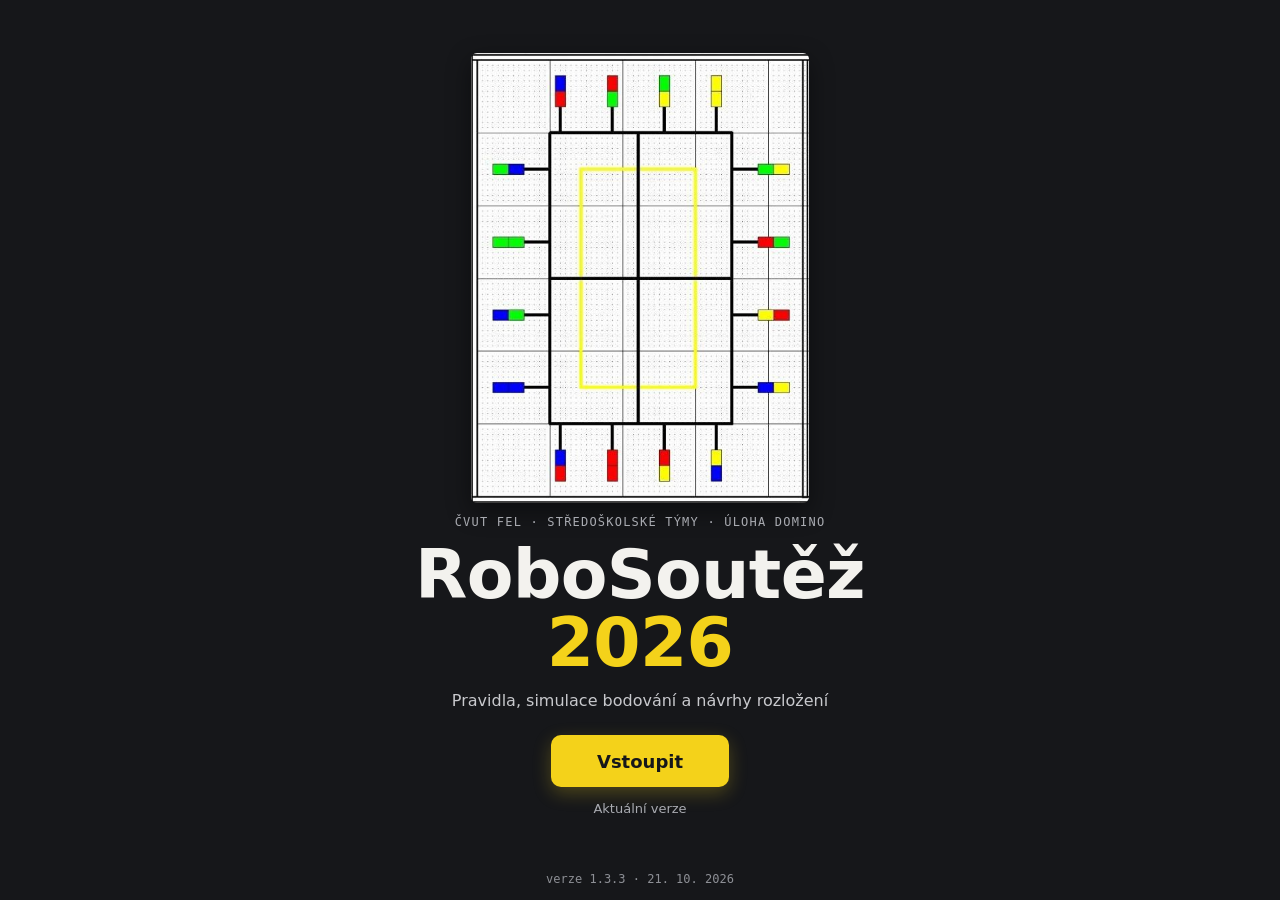
==== index.html @ f6a77412 "v1.3.3: zestručněná Pravidla Co-Authored-By: Claude Opus 5.5 <noreply@anthropic.com> Claude-Session:" ====
<!doctype html>
<html lang="cs">
<head>
<meta charset="utf-8">
<meta name="viewport" content="width=device-width, initial-scale=1, viewport-fit=cover">
<meta http-equiv="Content-Security-Policy" content="default-src 'self'; img-src 'self' data:; style-src 'self'; script-src 'self'; connect-src 'self'; manifest-src 'self'; worker-src 'self'; base-uri 'none'; form-action 'none'; object-src 'none'">
<meta name="referrer" content="no-referrer">
<title>RoboSoutěž 2026</title>
<meta name="description" content="RoboSoutěž 2026: pravidla, simulace bodování a návrhy rozložení pro úlohu Domino.">
<meta name="theme-color" content="#f6f6f2" media="(prefers-color-scheme: light)">
<meta name="theme-color" content="#16171a" media="(prefers-color-scheme: dark)">
<meta name="apple-mobile-web-app-capable" content="yes">
<meta name="mobile-web-app-capable" content="yes">
<meta name="apple-mobile-web-app-status-bar-style" content="default">
<meta name="apple-mobile-web-app-title" content="RoboSoutěž">
<link rel="manifest" href="manifest.webmanifest">
<link rel="icon" href="icons/icon-192.png" type="image/png">
<link rel="apple-touch-icon" href="icons/apple-touch-icon.png">
<link rel="stylesheet" href="app.css">
<script src="version.js" defer></script>
<script src="app.js" defer></script>
<script src="install.js" defer></script>
</head>
<body>

<div id="intro" class="intro">
  <div class="intro-in">
    <img class="intro-art" src="img/hriste.jpg" width="505" height="672" alt="Hrací hřiště úlohy Domino s výchozím rozmístěním 16 dílů">
    <div class="intro-eyebrow">ČVUT FEL · středoškolské týmy · úloha Domino</div>
    <h1 class="intro-title">RoboSoutěž <span>2026</span></h1>
    <p class="intro-sub">Pravidla, simulace bodování a návrhy rozložení</p>
    <button id="enter" class="intro-btn" type="button" disabled>Vstoupit</button>
    <p id="verStatus" class="intro-hint" aria-live="polite">Kontroluji verzi…</p>
    <button id="installBtn" class="intro-install" type="button" hidden>Přidat na plochu</button>
    <p id="iosHint" class="intro-hint" hidden>Na iPhonu: klepněte na Sdílet a pak na „Přidat na plochu“.</p>
  </div>
  <div class="intro-ver" id="verze"></div>
</div>

<div id="app" class="app" hidden>
  <header class="appbar">
    <button id="home" class="appbrand" type="button" aria-label="Zpět na úvod"><b>RoboSoutěž 2026</b><span>Domino</span></button>
    <span class="appver" id="appver"></span>
  </header>
  <main class="views">
    <div class="view wrap" id="v-pravidla" data-view="pravidla" hidden>
      <header>
        <div class="eyebrow">Robosoutěž 2026 pro SŠ · úloha Domino · 90 s</div>
        <h1>Pravidla a bodování</h1>
        <p class="lead">Body za řady a obrazce jen pro díly celé ve žlutém, barvou nahoru, se spojem v toleranci (úhel ≤ 10°, mezera a posun ≤ 5 mm).</p>
      </header>

      <section>
        <h2>Bodování</h2>
        <ul class="rules">
          <li><b class="k">P1</b><span><b>1 b.</b> za díl aspoň částí ve žlutém (jen pokud není v řadě).</span></li>
          <li><b class="k">P2</b><span>Řada <b>n</b> dílů se stejnou barvou ve spojích = <b>n × n</b>.</span></li>
          <li><b class="k">P3</b><span><b>+1</b> za každý kolmý spoj.</span></li>
          <li><b class="k">P4</b><span>Uzavřený obrazec: 4–7 dílů <b>+20</b>, 8–11 <b>+40</b>, 12–15 <b>+60</b>, 16 <b>+80</b>.</span></li>
          <li><b class="k">P5</b><span>Obrazec s chybnou barvou: polovina P4.</span></li>
        </ul>
      </section>

      <section>
        <h2>Příklady</h2>
        <div class="tbl"><table>
          <thead><tr><th>Rozložení</th><th>Výpočet</th><th class="n">Body</th></tr></thead>
          <tbody>
            <tr><td>16 dílů nahrnutých</td><td class="calc">16 × 1</td><td class="pts">16</td></tr>
            <tr><td>Čtverec ze 4</td><td class="calc">4×4 + 4 + 20</td><td class="pts">40</td></tr>
            <tr><td>Obdélník z 8</td><td class="calc">8×8 + 4 + 40</td><td class="pts">108</td></tr>
            <tr><td>4 čtverce</td><td class="calc">4 × 40</td><td class="pts">160</td></tr>
            <tr><td>Řada 16</td><td class="calc">16×16</td><td class="pts">256</td></tr>
            <tr><td>Obrazec 16, 1 chybná barva</td><td class="calc">16×16 + 4 + 40</td><td class="pts">300</td></tr>
            <tr><td>Obdélník 16</td><td class="calc">16×16 + 4 + 80</td><td class="pts">340</td></tr>
            <tr class="top"><td>Obrazec 16 ze 4 stejných modulů</td><td class="calc">16×16 + 12 + 80</td><td class="pts">348</td></tr>
          </tbody>
        </table></div>
      </section>

      <section>
        <h2>Na co pozor</h2>
        <ul class="rules">
          <li><b class="k">−</b><span>Díl na žluté čáře, obrácený nebo na jiném dílu: jen 1 b. a rozpojí řadu i obrazec.</span></li>
          <li><b class="k">−</b><span>Dva díly vedle sebe dlouhou stranou nejsou spoj.</span></li>
          <li><b class="k">−</b><span>Díl u soupeře se odebere; dotyk soupeřova robota = diskvalifikace v jízdě.</span></li>
          <li><b class="k">!</b><span>Postup do 2. kola: 16 nejlepších, aspoň 24 b. ze 3 jízd.</span></li>
        </ul>
      </section>

      <p class="src">Zdroj: <a href="https://robosoutez.fel.cvut.cz/zadani-soutezni-ulohy-domino-0" target="_blank" rel="noopener">zadání úlohy „Domino“</a>. Při sporu platí zadání a rozhodčí. Hřiště podle plánku ze zadání, žlutý obdélník odměřen ±5 mm.</p>
      <p class="src" id="verze2"></p>
    </div>
    <div class="view wrap" id="v-simulace" data-view="simulace" hidden>
      
      <section class="sim">
  <div class="scorebar"><div><div class="eyebrow">Skóre rozložení</div><strong id="total">0</strong> <small>bodů</small></div><div class="tool"><small>Ve žlutém <b id="placed">0</b> / 16</small><button id="fs" class="btn2" type="button" aria-pressed="false">Celá obrazovka</button></div></div>
  <ol id="breakdown" class="breakdown" aria-label="Rozpis bodů"></ol>
  <div class="boardwrap">
    <svg id="board" xmlns="http://www.w3.org/2000/svg" role="img" aria-label="Hrací pole s domino díly">
      <defs><pattern id="studs" width="8" height="8" patternUnits="userSpaceOnUse"><circle cx="4" cy="4" r="2.5" fill="rgba(255,255,255,.22)" stroke="rgba(0,0,0,.18)" stroke-width=".6"/></pattern></defs>
      <g id="world"><g id="boardbg"></g><g id="pieces"></g><g id="overlay" pointer-events="none"></g></g>
    </svg>
    <div class="hint" id="hint">Táhněte prstem · dvojklepnutí otočí o 90° · dvěma prsty zoom</div>
  </div>
  <ul class="legend nofull">
    <li><i class="dot-ok"></i>spoj se správnou barvou</li>
    <li><i class="dot-bad"></i>spoj s chybnou barvou v obrazci</li>
    <li><i class="dot-free"></i>možný spoj, nevyužitý</li>
    <li><i class="dot-p1"></i>díl jen za 1 bod</li>
  </ul>
  <ul id="glist" class="nofull"></ul>


  <div class="actions">
    <button id="allin" type="button">Všechny do žlutého</button>
    <button id="clear" type="button">Všechny na start</button>
  </div>





</section>
    </div>
    <div class="view wrap" id="v-navrhy" data-view="navrhy" hidden>
      <header><div class="eyebrow">Návrhy rozložení</div><h1>Návrhy</h1><p class="lead">Klepnutím na návrh ho rozložíte v simulaci a můžete s ním dál hýbat.</p></header>
      <section class="sim-like">
  <div class="panel nofull">
    <div class="selhead"><b>Stavba ze 4 stejných modulů z vašich dílů</b><span>obrazec tvoří 4× stejná část (moduly 1–4, díly označené 1a–4d; 2, 3 a 4 jsou otočené a zrcadlové k 1); díly 1–16 ze startu, každá strana hřiště je jeden modul, barvy všech spojů sedí → 348 b.</span></div>
    <div class="vars" id="modules"></div>
  </div>
  <div class="panel nofull">
    <div class="selhead"><b>Varianty od 270 bodů</b><span>klepnutím rozložíte na hřišti; použité díly se přebarví tak, aby spoje odpovídaly variantě</span></div>
    <div class="vars" id="variants"></div>
  </div>
      </section>
    </div>
  </main>
  <nav class="tabbar" aria-label="Sekce aplikace">
    <button type="button" id="tabhome" aria-label="Domů – zpět na úvodní obrazovku"><svg viewBox="0 0 24 24" aria-hidden="true"><path d="M3 11.5 12 4l9 7.5 M5.5 9.5V20h5v-6h3v6h5V9.5" fill="none" stroke="currentColor" stroke-width="1.8" stroke-linejoin="round" stroke-linecap="round"/></svg><span>Domů</span></button>
    <button type="button" data-go="pravidla"><svg viewBox="0 0 24 24" aria-hidden="true"><path d="M6 3h9l3 3v15H6z M9 9h6 M9 13h6 M9 17h4" fill="none" stroke="currentColor" stroke-width="1.8" stroke-linejoin="round"/></svg><span>Pravidla</span></button>
    <button type="button" data-go="simulace"><svg viewBox="0 0 24 24" aria-hidden="true"><rect x="3" y="5" width="18" height="14" fill="none" stroke="currentColor" stroke-width="1.8"/><rect x="7" y="9" width="6" height="3" fill="currentColor"/><rect x="13" y="12" width="3" height="5" fill="currentColor"/></svg><span>Simulace</span></button>
    <button type="button" data-go="navrhy"><svg viewBox="0 0 24 24" aria-hidden="true"><path d="M12 3l2.6 5.6 6 .7-4.5 4.1 1.2 6L12 16.4 6.7 19.4l1.2-6L3.4 9.3l6-.7z" fill="none" stroke="currentColor" stroke-width="1.8" stroke-linejoin="round"/></svg><span>Návrhy</span></button>
  </nav>
</div>

</body>
</html>
---- app.css ----
*,*::before,*::after{box-sizing:border-box}
html{-webkit-text-size-adjust:100%}
:root{padding-top:env(safe-area-inset-top,0px);padding-bottom:env(safe-area-inset-bottom,0px)}
body{margin:0}
[hidden]{display:none!important}
img,svg{max-width:100%}

/* Layout: simulátor nahoře (deska, skóre, ovládání), pod ním pravidla a modelové tabulky */
:root{
  --bg:#f6f6f2; --surface:#ffffff; --fg:#1d1f22; --muted:#5d6168; --line:#dcdcd4;
  --yellow:#f2c230; --yellow-soft:#fbf0c8; --red:#c8352b; --blue:#2756b8; --green:#2f8a4a;
  --display:system-ui,-apple-system,"Segoe UI",Roboto,sans-serif; --body:system-ui,-apple-system,"Segoe UI",Roboto,sans-serif; --mono:ui-monospace,"SF Mono",Menlo,Consolas,monospace;
}
@media (prefers-color-scheme:dark){:root:not([data-theme="light"]){
  --bg:#16171a; --surface:#1f2125; --fg:#ececea; --muted:#a3a7ae; --line:#34373d;
  --yellow:#f2c230; --yellow-soft:#3a3218; --red:#ef6b5f; --blue:#7ea2f0; --green:#6cc488; color-scheme:dark}}
:root[data-theme="dark"]{
  --bg:#16171a; --surface:#1f2125; --fg:#ececea; --muted:#a3a7ae; --line:#34373d;
  --yellow:#f2c230; --yellow-soft:#3a3218; --red:#ef6b5f; --blue:#7ea2f0; --green:#6cc488; color-scheme:dark}
body{background:var(--bg);color:var(--fg);font:15px/1.55 var(--body)}
.wrap{max-width:860px;margin:0 auto;padding-block:28px 56px;padding-left:max(16px,env(safe-area-inset-left,0px));padding-right:max(16px,env(safe-area-inset-right,0px));display:grid;gap:36px}
h1,h2{font-family:var(--display);text-wrap:balance;margin:0;line-height:1.15}
h1{font-size:clamp(28px,6vw,40px);font-weight:800}
h2{font-size:21px;font-weight:700}
.eyebrow{font:500 12px var(--mono);letter-spacing:.08em;text-transform:uppercase;color:var(--muted)}
.lead{color:var(--muted);max-width:64ch;margin:8px 0 0}
section{display:grid;gap:12px;min-width:0}
.tbl{overflow-x:auto;background:var(--surface);border:1px solid var(--line);border-radius:6px}
table{border-collapse:collapse;width:100%;font-variant-numeric:tabular-nums}
th,td{text-align:left;padding:9px 12px;border-bottom:1px solid var(--line);vertical-align:top}
th{font:600 12px var(--body);letter-spacing:.04em;text-transform:uppercase;color:var(--muted);background:var(--bg)}
tr:last-child td{border-bottom:0}
td.n,th.n{text-align:right;white-space:nowrap}
td.pts{font:700 17px var(--display);text-align:right;white-space:nowrap}
td.calc{font:500 13px var(--mono);color:var(--muted);white-space:nowrap}
tr.top td.pts{color:var(--red)}
.tag{display:inline-block;font:600 11px var(--body);padding:1px 7px;border-radius:99px;background:var(--yellow-soft);color:var(--fg);margin-left:6px;white-space:nowrap}
.rules{display:grid;gap:8px;margin:0;padding:0;list-style:none}
.rules li{display:grid;grid-template-columns:34px 1fr;gap:10px;align-items:baseline}
.rules b.k{font:700 13px var(--mono);color:var(--muted)}
.note{border-left:4px solid var(--yellow);background:var(--surface);padding:12px 14px;border-radius:0 6px 6px 0}
.note p{margin:0}

.sim{display:grid;gap:14px}
.boardwrap{position:relative;background:var(--surface);border:1px solid var(--line);border-radius:6px;overflow:hidden}
#board{display:block;width:100%;height:auto;aspect-ratio:1300/1000;touch-action:none;user-select:none;-webkit-user-select:none;cursor:grab}
#board .pc{cursor:move}
.scorebar{display:flex;align-items:baseline;justify-content:space-between;gap:12px;flex-wrap:wrap}
.scorebar strong{font:800 44px/1 var(--display);font-variant-numeric:tabular-nums}
.scorebar small{color:var(--muted)}
#glist{list-style:none;margin:0;padding:0;display:grid;gap:0;background:var(--surface);border:1px solid var(--line);border-radius:6px}
#glist li{display:grid;grid-template-columns:1fr auto;gap:2px 12px;padding:9px 12px;border-bottom:1px solid var(--line)}
#glist li:last-child{border-bottom:0}
#glist .gn{font-weight:600;min-width:0}
#glist .gc{grid-column:1;font:500 13px var(--mono);color:var(--muted)}
#glist .gp{grid-row:1/3;grid-column:2;align-self:center;font:800 22px var(--display);font-variant-numeric:tabular-nums}
#glist li.loop .gp{color:var(--green)} #glist li.loopbad .gp{color:#c77700} #glist li.p1 .gn{color:var(--muted);font-weight:500}
.panel{background:var(--surface);border:1px solid var(--line);border-radius:6px;padding:12px;display:grid;gap:10px}
.tool{display:flex;flex-wrap:wrap;gap:6px;align-items:center}
.tool button,.presets button,.btn2{background:var(--bg);color:var(--fg);border:1px solid var(--line);font-weight:600;font-size:14px}
.tool button[aria-pressed="true"]{background:var(--fg);color:var(--bg)}
.tool .sw button[aria-pressed]{background:var(--c)}
.sw{display:flex;gap:6px;align-items:center}
.sw button{width:34px;height:34px;min-width:34px;padding:0;border-radius:50%;background:var(--c);border:3px solid transparent;box-shadow:0 0 0 1px var(--line)}
.sw button[aria-pressed="true"]{border-color:var(--fg)}
.selhead{display:flex;justify-content:space-between;flex-wrap:wrap;gap:4px 12px;align-items:baseline}
.selhead b{font-family:var(--display);font-size:17px}
.selhead span{color:var(--muted);font-size:13px}
#tray{display:grid;grid-template-columns:repeat(auto-fill,minmax(74px,1fr));gap:6px}
.chip{display:flex;align-items:center;gap:4px;padding:5px 6px;background:var(--bg);color:var(--fg);border:1px solid var(--line);font-weight:600}
.chip svg{width:44px;height:16px;flex:none}
.chip .no{font:600 12px var(--mono);min-width:16px;text-align:right}
.chip.on{opacity:.45}
.chip.sel{opacity:1;outline:2px solid var(--blue);outline-offset:1px}
.presets{display:flex;flex-wrap:wrap;gap:6px}
.legend{display:flex;flex-wrap:wrap;gap:6px 14px;font-size:13px;color:var(--muted);margin:0;padding:0;list-style:none}
.legend i{display:inline-block;width:12px;height:12px;border-radius:50%;vertical-align:-1px;margin-right:5px}
.warnbox{border-left:4px solid var(--red);background:var(--surface);padding:12px 14px;border-radius:0 6px 6px 0;font-size:14px}
.warnbox p{margin:0}
.src{font-size:13px;color:var(--muted)}
.src a{color:var(--blue)}
button{cursor:pointer;font:inherit;border-radius:4px;padding:6px 10px}
input{font:inherit;color:var(--fg);background:var(--bg);border:1px solid var(--line);border-radius:4px;padding:6px 8px}
label{display:grid;gap:4px;font-size:13px;color:var(--muted)}
button:focus-visible,input:focus-visible{outline:2px solid var(--blue);outline-offset:2px}
.sim.full{position:fixed;inset:0;z-index:50;background:var(--bg);flex-direction:column;gap:6px;padding-block:max(8px,env(safe-area-inset-top,0px)) max(8px,env(safe-area-inset-bottom,0px));padding-left:max(8px,env(safe-area-inset-left,0px));padding-right:max(8px,env(safe-area-inset-right,0px));overflow:hidden}
.sim.full .nofull{display:none!important}
.sim.full .scorebar strong{font-size:30px}
.sim.full .scorebar .eyebrow{display:none}
.sim.full .boardwrap{flex:1 1 auto;min-height:0}
.sim.full #board{height:100%!important;aspect-ratio:auto!important}
.sim.full .panel{padding:8px;gap:6px}
.sim.full #selhint{font-size:12px}
.sim.full #tray{display:flex;overflow-x:auto;gap:6px;padding-bottom:2px}
.sim.full .chip{flex:none}
.sim.full .tool button{min-height:38px;padding:4px 9px}
.sim.full .selhead span#selpos{display:none}
@media (prefers-reduced-motion:reduce){*{transition:none!important}}

.legend i.dot-ok{background:#1f9d55}.legend i.dot-bad{background:#d23a2e}.legend i.dot-free{background:#fff;box-shadow:0 0 0 2px #8a8b85 inset}.legend i.dot-p1{background:transparent;box-shadow:0 0 0 2px #e07b00 inset}
.m0{margin:0}.selbox{display:grid;gap:10px}

button:disabled{opacity:.4;cursor:default}

/* Celá obrazovka: hřiště přes celý displej, ovládání jen jako plovoucí prvky */
.sim.full{display:block;padding:0}
.sim.full .boardwrap{position:absolute;inset:0;border:0;border-radius:0;background:#e6e5df}
.sim.full .panel{display:none!important}
.sim.full .scorebar{position:absolute;z-index:3;top:max(8px,env(safe-area-inset-top,0px));left:max(8px,env(safe-area-inset-left,0px));right:auto;background:rgba(255,255,255,.88);color:#1d1f22;padding:4px 6px 4px 12px;border-radius:8px;box-shadow:0 1px 4px rgba(0,0,0,.18);gap:10px;align-items:center;flex-wrap:nowrap;pointer-events:auto}
.sim.full .scorebar strong{font-size:28px}
.sim.full .scorebar small{color:#4b4e55}
.sim.full .scorebar .btn2{background:#1d1f22;color:#fff;border-color:#1d1f22;min-height:36px}
.sim.full .hint{display:block}
.hint{display:none;position:absolute;z-index:3;left:50%;transform:translateX(-50%);bottom:max(10px,env(safe-area-inset-bottom,0px));background:rgba(29,31,34,.82);color:#fff;font-size:13px;padding:6px 12px;border-radius:99px;white-space:nowrap;pointer-events:none;max-width:calc(100% - 24px);overflow:hidden;text-overflow:ellipsis}
.sim.full .scorebar .eyebrow{display:none}
.sim.full .hint{bottom:auto;top:calc(max(8px,env(safe-area-inset-top,0px)) + 62px)}

.vars{display:grid;grid-template-columns:1fr;gap:12px}
.var{display:grid;grid-template-columns:1fr;gap:10px;align-items:start;text-align:left;padding:8px;background:var(--bg);color:var(--fg);border:1px solid var(--line);border-radius:6px;font:inherit}
.var:hover{border-color:var(--fg)}
.var .vt svg{display:block;width:100%;height:auto;border-radius:3px;box-shadow:0 0 0 1px var(--line)}
.var .vb{display:grid;grid-template-columns:1fr auto;gap:2px 8px;min-width:0}
.var .vn{font-weight:600;font-size:14px;line-height:1.3}
.var .vp{font:800 20px/1 var(--display);font-variant-numeric:tabular-nums;white-space:nowrap}
.var .vp small{font-size:12px;font-weight:600;color:var(--muted)}
.var .vc{grid-column:1/-1;font:500 12px var(--mono);color:var(--muted);overflow-wrap:anywhere}
.var .vx{grid-column:1/-1;font-size:12px;color:var(--muted)}
.var .vx:empty{display:none}
.var .vtag{grid-column:1/-1;justify-self:start;font-size:12px;font-weight:600;color:#fff;background:#c8352b;padding:1px 8px;border-radius:99px}
.var .vtag.tilt{background:#2a5bc4}.var .vtag.color{background:#c77700}
.var .vtag.own{background:#1f9d55}

/* Úvodní obrazovka */
.intro{min-height:100vh;min-height:100dvh;display:flex;flex-direction:column;justify-content:center;align-items:center;background:#16171a;color:#f3f2ee;padding-block:24px;padding-left:max(20px,env(safe-area-inset-left,0px));padding-right:max(20px,env(safe-area-inset-right,0px));text-align:center;position:relative}
.intro-in{display:grid;gap:12px;justify-items:center;max-width:520px;padding-bottom:28px}
.intro-art{width:auto;height:auto;max-width:min(88vw,440px);max-height:50vh;object-fit:contain;border-radius:6px;box-shadow:0 8px 24px rgba(0,0,0,.45)}
.intro-eyebrow{font:500 12px var(--mono);letter-spacing:.1em;text-transform:uppercase;color:#a9abb1}
.intro-title{font:800 clamp(40px,11vw,68px)/1 var(--display);margin:0;letter-spacing:-.01em;text-wrap:balance}
.intro-title span{color:#f4d21a}
.intro-sub{margin:0;color:#c8c9cd;font-size:16px}
.intro-btn{margin-top:10px;font:700 18px var(--display);background:#f4d21a;color:#16171a;border:0;border-radius:10px;padding:14px 46px;min-height:52px;cursor:pointer;box-shadow:0 6px 18px rgba(244,210,26,.25)}
.intro-btn:active{transform:translateY(1px)}
.intro-btn:focus-visible{outline:3px solid #fff;outline-offset:3px}
.intro-ver{position:absolute;left:0;right:0;bottom:max(14px,env(safe-area-inset-bottom,0px));font:500 12px var(--mono);color:#8d8f95}
/* Aplikace: horní lišta, sekce, spodní navigace */
.app{min-height:100vh;padding-bottom:calc(64px + env(safe-area-inset-bottom,0px))}
.appbar{position:sticky;top:env(safe-area-inset-top,0px);z-index:20;display:flex;justify-content:space-between;align-items:center;background:var(--bg);border-bottom:1px solid var(--line);padding-block:8px;padding-left:max(16px,env(safe-area-inset-left,0px));padding-right:max(16px,env(safe-area-inset-right,0px))}
.appbrand{display:flex;gap:8px;align-items:baseline;background:none;border:0;padding:4px 0;color:var(--fg);cursor:pointer}
.appbrand b{font:800 18px var(--display)}
.appbrand span{font-size:13px;color:var(--muted)}
.appver{font:500 12px var(--mono);color:var(--muted)}
.view{padding-top:18px}
.tabbar{position:fixed;left:0;right:0;bottom:0;z-index:30;display:grid;grid-template-columns:repeat(4,1fr);background:var(--surface);border-top:1px solid var(--line);padding-bottom:env(safe-area-inset-bottom,0px);padding-left:env(safe-area-inset-left,0px);padding-right:env(safe-area-inset-right,0px)}
.tabbar button{display:grid;justify-items:center;gap:2px;background:none;border:0;border-radius:0;color:var(--muted);font:600 12px var(--body);padding:8px 4px 9px;min-height:56px;cursor:pointer}
.tabbar svg{width:24px;height:24px}
.tabbar button[aria-current="page"]{color:var(--fg)}
.tabbar button[aria-current="page"] svg{color:#c99a00}
.sim-like{display:grid;gap:14px}
body::before{content:"";position:fixed;inset:0 0 auto;height:env(safe-area-inset-top,0px);z-index:25;background:var(--bg)}
.intro-install{font:600 15px var(--body);background:transparent;color:#f3f2ee;border:1px solid #5b5e66;border-radius:10px;padding:10px 22px;min-height:44px;cursor:pointer}
.intro-hint{margin:0;font-size:13px;color:#a9abb1;max-width:320px}
.intro-btn:disabled{opacity:.45;cursor:wait;box-shadow:none}
.actions{display:grid;grid-template-columns:1fr 1fr;gap:8px}
.actions button{min-height:48px;font:600 15px var(--body);background:var(--surface);color:var(--fg);border:1px solid var(--line);border-radius:8px}
.sim.full .actions{position:absolute;z-index:3;left:max(8px,env(safe-area-inset-left,0px));right:max(8px,env(safe-area-inset-right,0px));bottom:max(8px,env(safe-area-inset-bottom,0px))}
.sim.full .actions button{background:rgba(255,255,255,.92);color:#1d1f22;border-color:rgba(0,0,0,.15)}
.sim.full .hint{bottom:auto}
.breakdown{display:none}
.sim.full .breakdown{display:block;position:absolute;z-index:3;top:calc(max(8px,env(safe-area-inset-top,0px)) + 58px);left:max(8px,env(safe-area-inset-left,0px));max-width:calc(100% - 16px);max-height:32vh;overflow:auto;margin:0;padding:6px 10px;list-style:none;background:rgba(255,255,255,.88);color:#1d1f22;border-radius:8px;box-shadow:0 1px 4px rgba(0,0,0,.18);font:500 12px/1.45 var(--mono);font-variant-numeric:tabular-nums}
.sim.full .breakdown li.loop{color:#15803d;font-weight:700}
.sim.full .breakdown li.loopbad{color:#b45309}
.sim.full .breakdown li.p1{color:#6b7280}
.sim.full .hint{top:auto;bottom:calc(max(8px,env(safe-area-inset-bottom,0px)) + 60px)}
.modpart{grid-column:1/-1;display:grid;grid-template-columns:auto auto 1fr;gap:10px;align-items:center;padding:10px;background:var(--surface);border:1px dashed var(--line);border-radius:6px}
.modpart .mp-img svg{display:block;width:110px;height:auto}
.modpart .mp-x{font:800 26px var(--display)}
.modpart .mp-t{font-size:13px;color:var(--muted);min-width:0}
.modpart .mp-t b{display:block;color:var(--fg);font-size:14px}
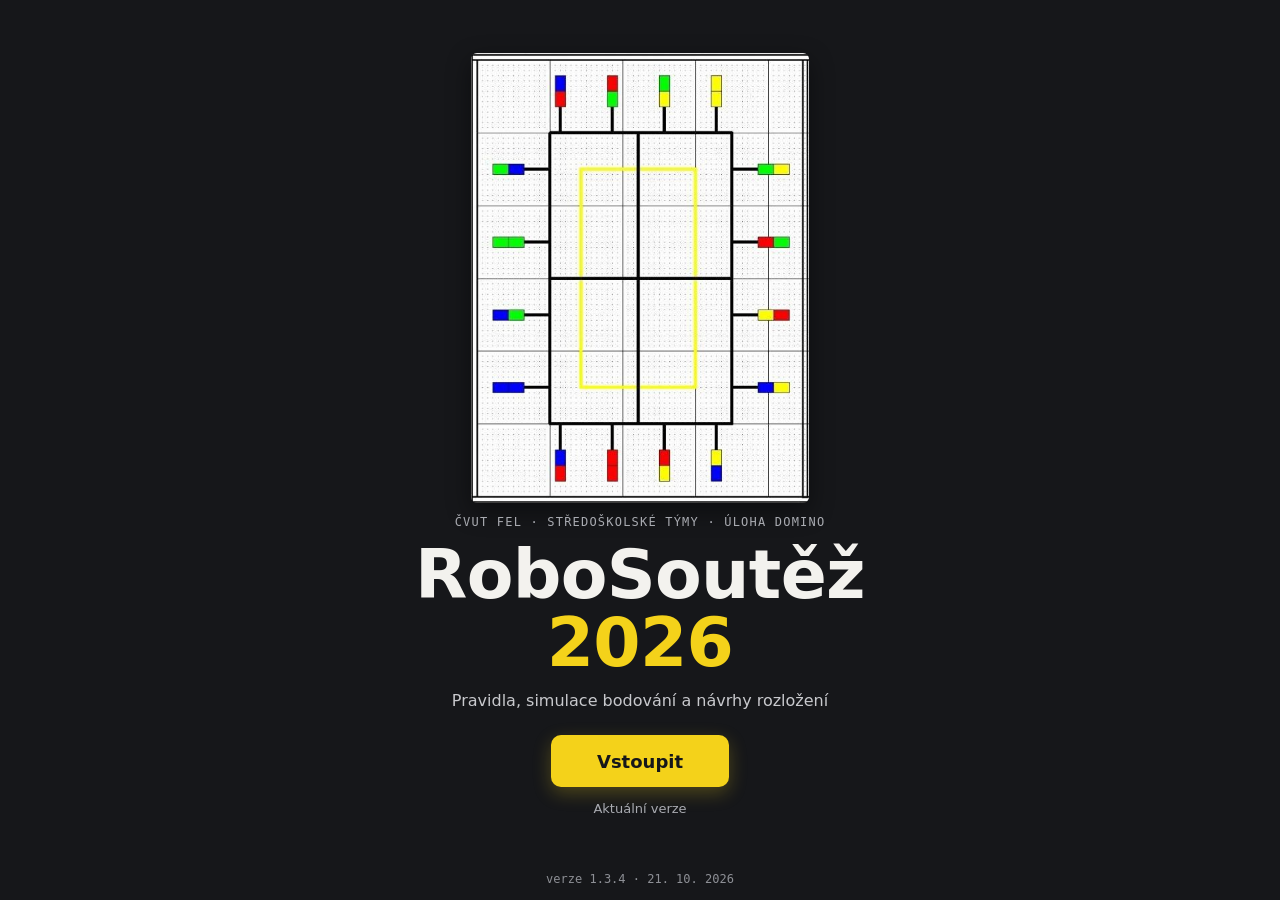
==== commit 25ff9ac7: "v1.3.4: obrazec 348 b. podle správného sestavení, nové texty Pravidel Co-Authored-By: Claude Opus 5." ====
--- a/index.html
+++ b/index.html
@@ -47,8 +47,17 @@
       <header>
         <div class="eyebrow">Robosoutěž 2026 pro SŠ · úloha Domino · 90 s</div>
         <h1>Pravidla a bodování</h1>
-        <p class="lead">Body za řady a obrazce jen pro díly celé ve žlutém, barvou nahoru, se spojem v toleranci (úhel ≤ 10°, mezera a posun ≤ 5 mm).</p>
+
       </header>
+
+      <section>
+        <h2>Řady a obrazce</h2>
+        <ul class="rules">
+          <li><b class="k">✓</b><span>díly jsou celé ve žlutém,</span></li>
+          <li><b class="k">✓</b><span>spojené stejnou barvou,</span></li>
+          <li><b class="k">✓</b><span>spoj v toleranci (úhel ≤ 10°, mezera a posun ≤ 5 mm).</span></li>
+        </ul>
+      </section>
 
       <section>
         <h2>Bodování</h2>
@@ -70,7 +79,7 @@
             <tr><td>Čtverec ze 4</td><td class="calc">4×4 + 4 + 20</td><td class="pts">40</td></tr>
             <tr><td>Obdélník z 8</td><td class="calc">8×8 + 4 + 40</td><td class="pts">108</td></tr>
             <tr><td>4 čtverce</td><td class="calc">4 × 40</td><td class="pts">160</td></tr>
-            <tr><td>Řada 16</td><td class="calc">16×16</td><td class="pts">256</td></tr>
+            <tr><td>Had ze 16 (4 rohy, neuzavřený)</td><td class="calc">16×16 + 4</td><td class="pts">260</td></tr>
             <tr><td>Obrazec 16, 1 chybná barva</td><td class="calc">16×16 + 4 + 40</td><td class="pts">300</td></tr>
             <tr><td>Obdélník 16</td><td class="calc">16×16 + 4 + 80</td><td class="pts">340</td></tr>
             <tr class="top"><td>Obrazec 16 ze 4 stejných modulů</td><td class="calc">16×16 + 12 + 80</td><td class="pts">348</td></tr>
@@ -79,12 +88,10 @@
       </section>
 
       <section>
-        <h2>Na co pozor</h2>
+        <h2>Nebezpečí</h2>
         <ul class="rules">
-          <li><b class="k">−</b><span>Díl na žluté čáře, obrácený nebo na jiném dílu: jen 1 b. a rozpojí řadu i obrazec.</span></li>
-          <li><b class="k">−</b><span>Dva díly vedle sebe dlouhou stranou nejsou spoj.</span></li>
-          <li><b class="k">−</b><span>Díl u soupeře se odebere; dotyk soupeřova robota = diskvalifikace v jízdě.</span></li>
-          <li><b class="k">!</b><span>Postup do 2. kola: 16 nejlepších, aspoň 24 b. ze 3 jízd.</span></li>
+          <li><b class="k">!</b><span>díl na žluté čáře nebo obrácený rozpojí řadu i obrazec,</span></li>
+          <li><b class="k">!</b><span>dva díly spojené dlouhou stranou – není spoj.</span></li>
         </ul>
       </section>
 
@@ -104,9 +111,9 @@
     <div class="hint" id="hint">Táhněte prstem · dvojklepnutí otočí o 90° · dvěma prsty zoom</div>
   </div>
   <ul class="legend nofull">
-    <li><i class="dot-ok"></i>spoj se správnou barvou</li>
-    <li><i class="dot-bad"></i>spoj s chybnou barvou v obrazci</li>
-    <li><i class="dot-free"></i>možný spoj, nevyužitý</li>
+    <li><i class="dot-ok"></i>správný spoj</li>
+    <li><i class="dot-bad"></i>chybný spoj</li>
+    <li><i class="dot-free"></i>nevyužitý spoj</li>
     <li><i class="dot-p1"></i>díl jen za 1 bod</li>
   </ul>
   <ul id="glist" class="nofull"></ul>
@@ -127,7 +134,7 @@
       <header><div class="eyebrow">Návrhy rozložení</div><h1>Návrhy</h1><p class="lead">Klepnutím na návrh ho rozložíte v simulaci a můžete s ním dál hýbat.</p></header>
       <section class="sim-like">
   <div class="panel nofull">
-    <div class="selhead"><b>Stavba ze 4 stejných modulů z vašich dílů</b><span>obrazec tvoří 4× stejná část (moduly 1–4, díly označené 1a–4d; 2, 3 a 4 jsou otočené a zrcadlové k 1); díly 1–16 ze startu, každá strana hřiště je jeden modul, barvy všech spojů sedí → 348 b.</span></div>
+    <div class="selhead"><b>Stavba ze 4 stejných modulů z vašich dílů</b><span>obrazec tvoří 4× stejná část (moduly 1–4, díly 1a–4d; každý modul je jen otočený modul 1); díly 1–16 ze startu, každá strana hřiště je jeden modul, barvy všech spojů sedí → 348 b.</span></div>
     <div class="vars" id="modules"></div>
   </div>
   <div class="panel nofull">
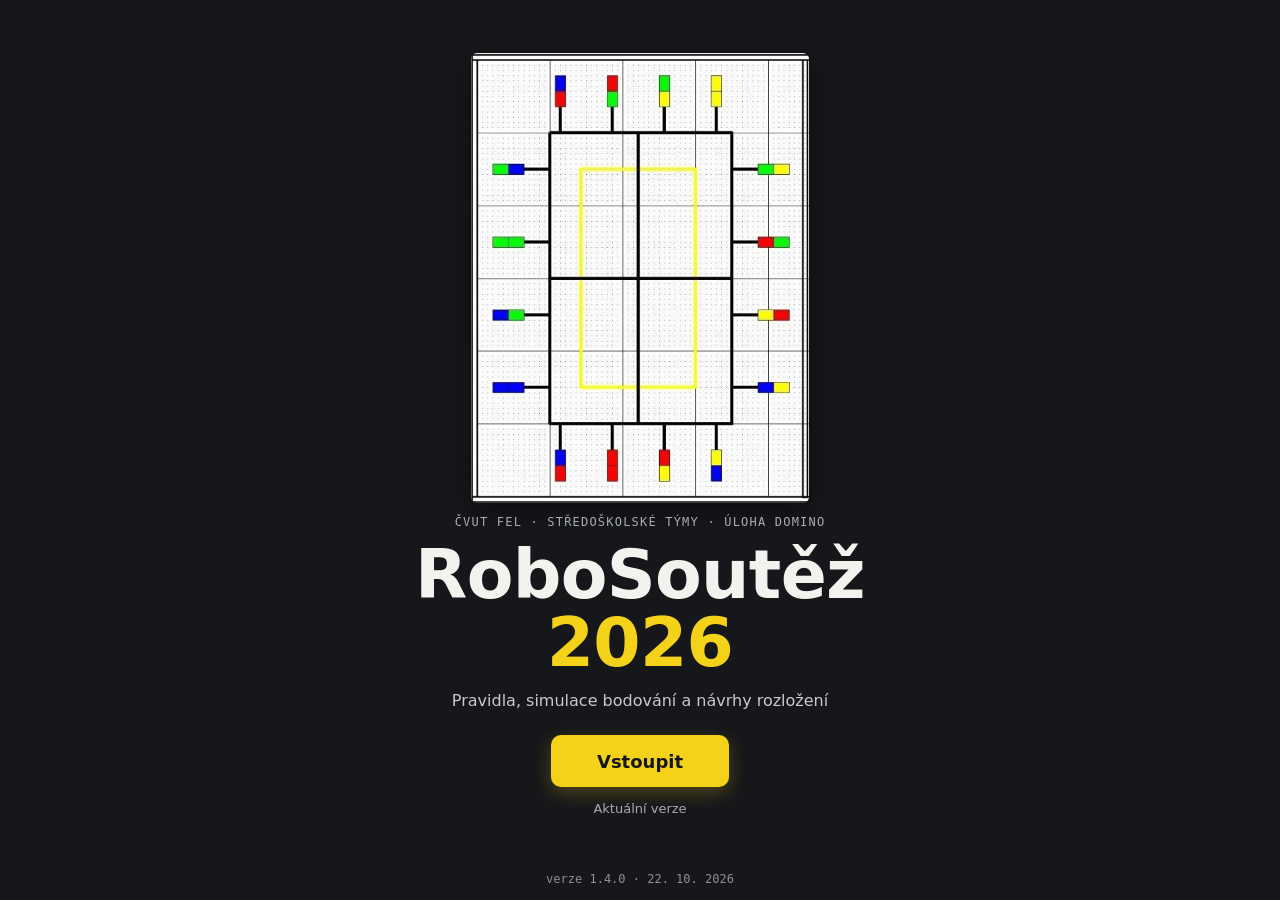
==== commit 7d51403d: "v1.4.0: přepínač světlý / tmavý režim Co-Authored-By: Claude Opus 5.5 <noreply@anthropic.com> Claude" ====
--- a/index.html
+++ b/index.html
@@ -17,6 +17,7 @@
 <link rel="icon" href="icons/icon-192.png" type="image/png">
 <link rel="apple-touch-icon" href="icons/apple-touch-icon.png">
 <link rel="stylesheet" href="app.css">
+<script src="theme.js"></script>
 <script src="version.js" defer></script>
 <script src="app.js" defer></script>
 <script src="install.js" defer></script>
@@ -40,7 +41,13 @@
 <div id="app" class="app" hidden>
   <header class="appbar">
     <button id="home" class="appbrand" type="button" aria-label="Zpět na úvod"><b>RoboSoutěž 2026</b><span>Domino</span></button>
-    <span class="appver" id="appver"></span>
+    <span class="appright">
+      <span class="appver" id="appver"></span>
+      <button id="themeBtn" class="themebtn" type="button" aria-label="Přepnout režim">
+        <svg class="sun" viewBox="0 0 24 24" aria-hidden="true" hidden><circle cx="12" cy="12" r="4.2" fill="none" stroke="currentColor" stroke-width="1.8"/><path d="M12 2.5v2.4M12 19.1v2.4M2.5 12h2.4M19.1 12h2.4M5.3 5.3l1.7 1.7M17 17l1.7 1.7M5.3 18.7 7 17M17 7l1.7-1.7" stroke="currentColor" stroke-width="1.8" stroke-linecap="round"/></svg>
+        <svg class="moon" viewBox="0 0 24 24" aria-hidden="true"><path d="M20 14.5A8 8 0 0 1 9.5 4a8 8 0 1 0 10.5 10.5z" fill="none" stroke="currentColor" stroke-width="1.8" stroke-linejoin="round"/></svg>
+      </button>
+    </span>
   </header>
   <main class="views">
     <div class="view wrap" id="v-pravidla" data-view="pravidla" hidden>
@@ -134,7 +141,7 @@
       <header><div class="eyebrow">Návrhy rozložení</div><h1>Návrhy</h1><p class="lead">Klepnutím na návrh ho rozložíte v simulaci a můžete s ním dál hýbat.</p></header>
       <section class="sim-like">
   <div class="panel nofull">
-    <div class="selhead"><b>Stavba ze 4 stejných modulů z vašich dílů</b><span>obrazec tvoří 4× stejná část (moduly 1–4, díly 1a–4d; každý modul je jen otočený modul 1); díly 1–16 ze startu, každá strana hřiště je jeden modul, barvy všech spojů sedí → 348 b.</span></div>
+    <div class="selhead"><b>Stavba ze 4 stejných modulů z vašich dílů</b><span>obrazec tvoří 4× stejná část (moduly 1–4, díly 1a–4d; moduly 2–4 jsou otočený nebo posunutý modul 1); díly 1–16 ze startu, každá strana hřiště je jeden modul, barvy všech spojů sedí → 348 b.</span></div>
     <div class="vars" id="modules"></div>
   </div>
   <div class="panel nofull">
--- a/app.css
+++ b/app.css
@@ -176,3 +176,7 @@
 .modpart .mp-x{font:800 26px var(--display)}
 .modpart .mp-t{font-size:13px;color:var(--muted);min-width:0}
 .modpart .mp-t b{display:block;color:var(--fg);font-size:14px}
+.appright{display:flex;align-items:center;gap:10px}
+.themebtn{display:grid;place-items:center;width:40px;height:40px;padding:0;border-radius:50%;background:var(--surface);color:var(--fg);border:1px solid var(--line);cursor:pointer}
+.themebtn svg{width:22px;height:22px}
+.themebtn:focus-visible{outline:2px solid var(--blue);outline-offset:2px}
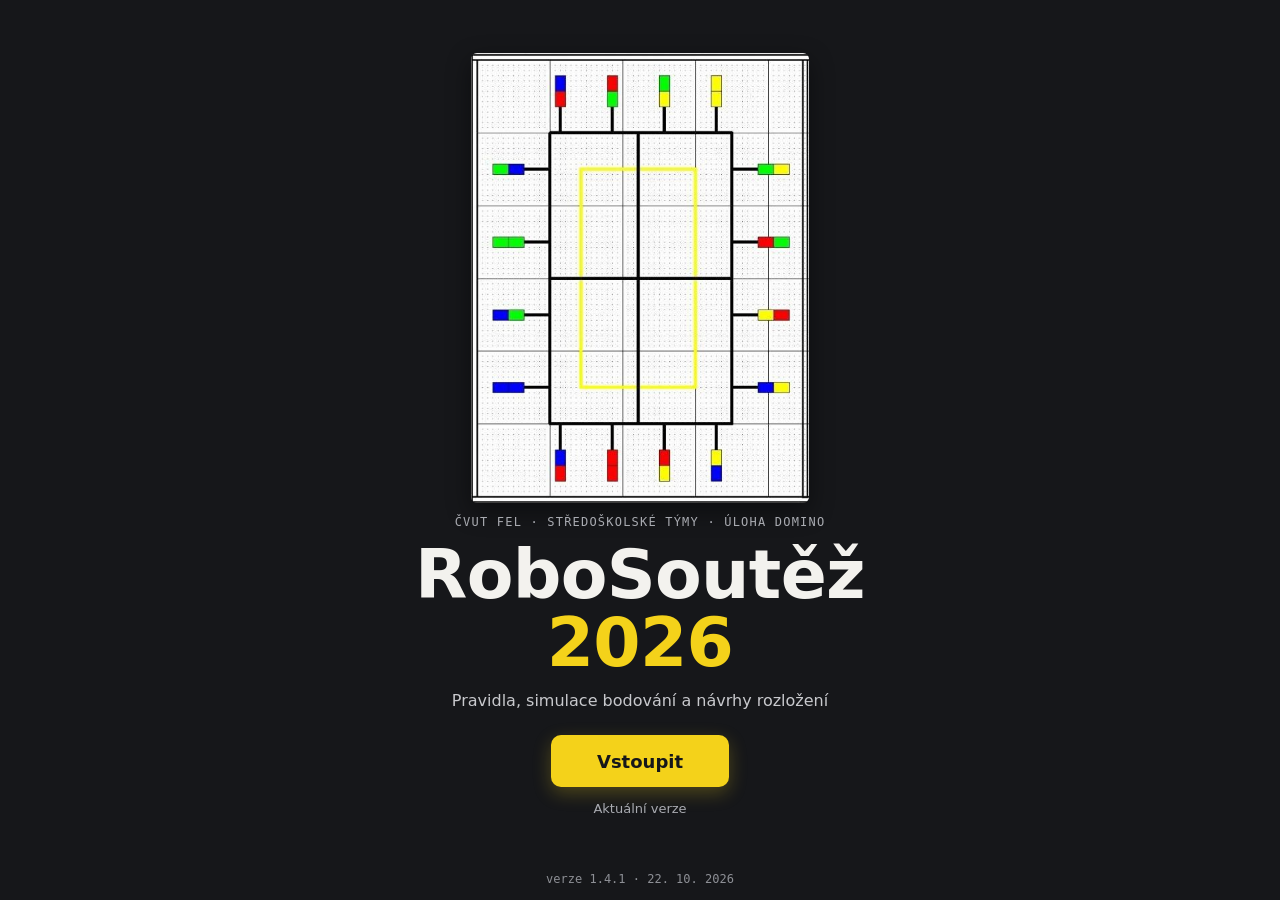
==== commit 1587709f: "v1.4.1: obrazec 348 b. podle opraveného vzoru (napojení modulu 2 zprava kolmo) Co-Authored-By: Claud" ====
--- a/index.html
+++ b/index.html
@@ -89,7 +89,7 @@
             <tr><td>Had ze 16 (4 rohy, neuzavřený)</td><td class="calc">16×16 + 4</td><td class="pts">260</td></tr>
             <tr><td>Obrazec 16, 1 chybná barva</td><td class="calc">16×16 + 4 + 40</td><td class="pts">300</td></tr>
             <tr><td>Obdélník 16</td><td class="calc">16×16 + 4 + 80</td><td class="pts">340</td></tr>
-            <tr class="top"><td>Obrazec 16 ze 4 stejných modulů</td><td class="calc">16×16 + 12 + 80</td><td class="pts">348</td></tr>
+            <tr class="top"><td>Obrazec 16 ze 4 modulů</td><td class="calc">16×16 + 12 + 80</td><td class="pts">348</td></tr>
           </tbody>
         </table></div>
       </section>
@@ -141,7 +141,7 @@
       <header><div class="eyebrow">Návrhy rozložení</div><h1>Návrhy</h1><p class="lead">Klepnutím na návrh ho rozložíte v simulaci a můžete s ním dál hýbat.</p></header>
       <section class="sim-like">
   <div class="panel nofull">
-    <div class="selhead"><b>Stavba ze 4 stejných modulů z vašich dílů</b><span>obrazec tvoří 4× stejná část (moduly 1–4, díly 1a–4d; moduly 2–4 jsou otočený nebo posunutý modul 1); díly 1–16 ze startu, každá strana hřiště je jeden modul, barvy všech spojů sedí → 348 b.</span></div>
+    <div class="selhead"><b>Stavba ze 4 modulů z vašich dílů</b><span>díly 1–16 ze startu, každá strana hřiště je jeden modul (díly 1a–4d); barvy všech spojů sedí → 348 b.</span></div>
     <div class="vars" id="modules"></div>
   </div>
   <div class="panel nofull">
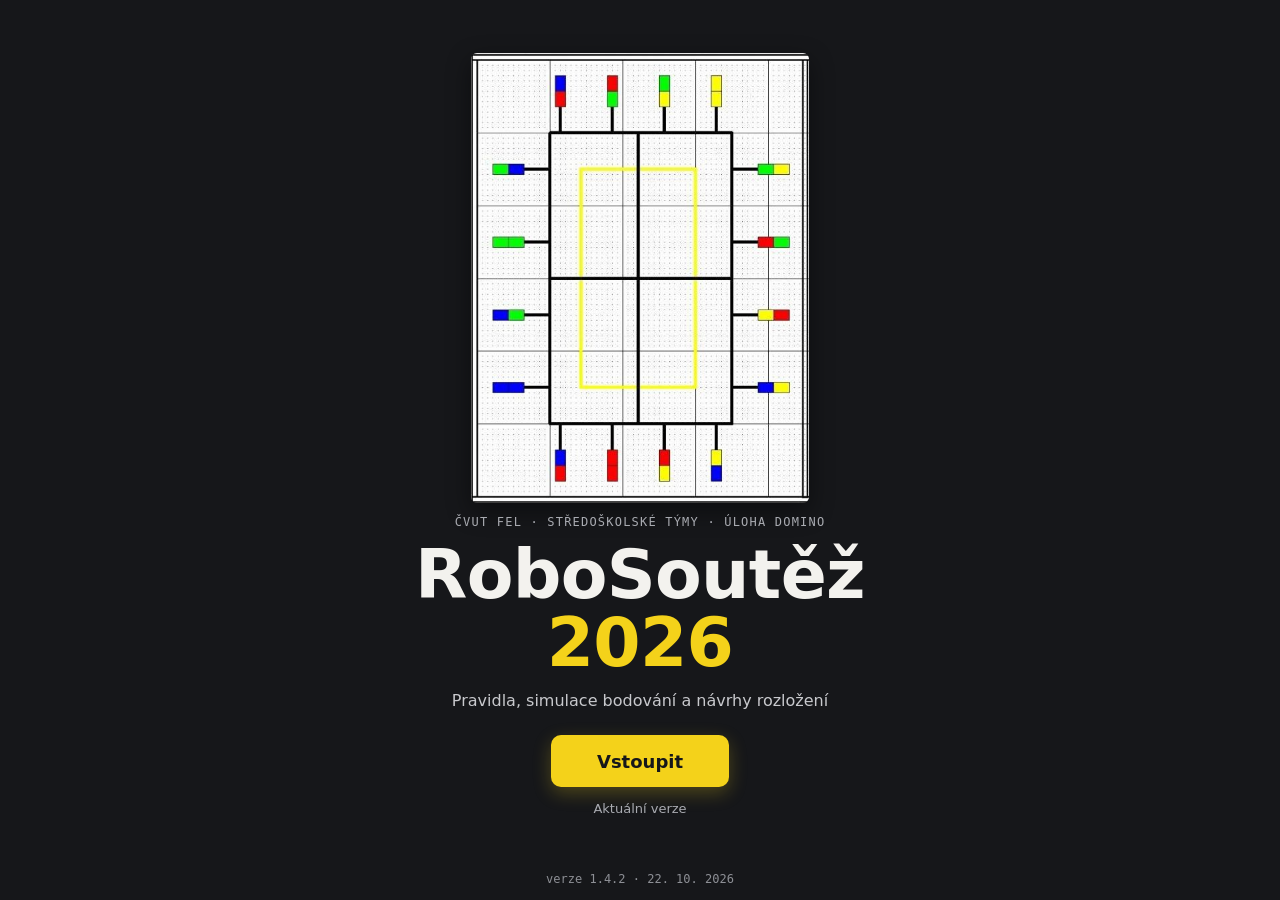
==== commit 01aa7f22: "v1.4.2: oprava textu - všechny 4 moduly obrazce 348 b. mají stejný tvar Geometrie (OWN348) se neměni" ====
--- a/index.html
+++ b/index.html
@@ -89,7 +89,7 @@
             <tr><td>Had ze 16 (4 rohy, neuzavřený)</td><td class="calc">16×16 + 4</td><td class="pts">260</td></tr>
             <tr><td>Obrazec 16, 1 chybná barva</td><td class="calc">16×16 + 4 + 40</td><td class="pts">300</td></tr>
             <tr><td>Obdélník 16</td><td class="calc">16×16 + 4 + 80</td><td class="pts">340</td></tr>
-            <tr class="top"><td>Obrazec 16 ze 4 modulů</td><td class="calc">16×16 + 12 + 80</td><td class="pts">348</td></tr>
+            <tr class="top"><td>Obrazec 16 ze 4 stejných modulů</td><td class="calc">16×16 + 12 + 80</td><td class="pts">348</td></tr>
           </tbody>
         </table></div>
       </section>
